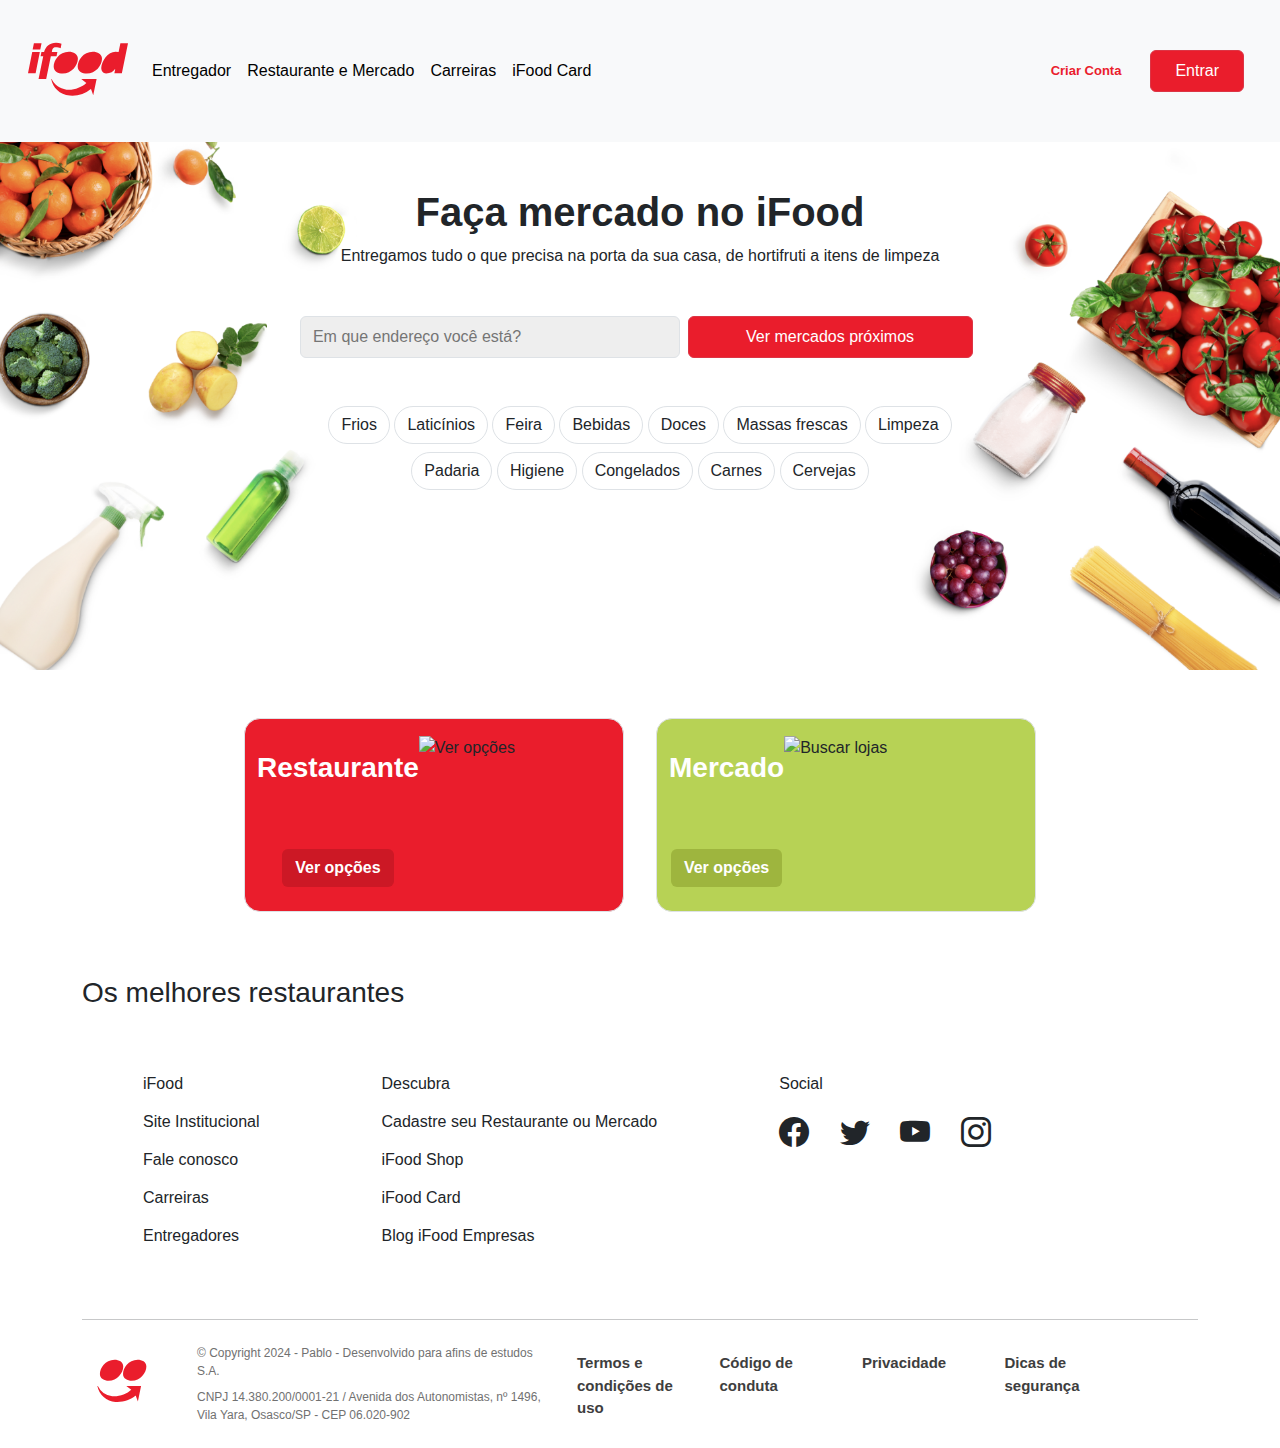
==== views/index.html @ 4c1f8abc "a" ====
<?php

?>

<!DOCTYPE html>
<html lang="en">

<head>
    <meta charset="UTF-8">
    <meta name="viewport" content="width=device-width, initial-scale=1.0">
    <title>Ifood</title>
    <link href="https://cdn.jsdelivr.net/npm/bootstrap@5.3.3/dist/css/bootstrap.min.css" rel="stylesheet" integrity="sha384-QWTKZyjpPEjISv5WaRU9OFeRpok6YctnYmDr5pNlyT2bRjXh0JMhjY6hW+ALEwIH" crossorigin="anonymous">
    <!-- Option 1: Include in HTML -->
    <link rel="stylesheet" href="https://cdn.jsdelivr.net/npm/bootstrap-icons@1.11.3/font/bootstrap-icons.min.css">

    <style>
        body {
            font-family: iFood RC Titulos, iFood RC Textos, helvetica, sans-serif;
        }

        :root {
            --vermelho: #ea1d2c;
            --vermelho_escuro: #cc1825;
            --verde: #b7d255;
            --verde_escuro: #9eb53e;
            --cinza_claro: #eee;
            --cinza_escuro: #717171;
            --cinza_mais_escuro: #3e3e3e;
        }

        .bgVermelho {
            background-color: var(--vermelho)
        }

        .textVermelho {
            color: var(--vermelho)
        }

        .section {
            /* background-image: url(../assets/img/cozinha.jpg); */
            background-size: cover;
            /* background-repeat: no-repeat; */
            margin-top: 140px;
            background-image: url(../assets/img/imgFundo.png);
            padding-bottom: 180px;
        }

        .imagem {
            width: 100%;
            /* margin-top: 50px; */
        }

        #card-res {
            background-color: var(--vermelho);
            transition: transform 0.3s ease-in-out;
            transform: scale(1);
        }

        #card-res:hover {
            transform: scale(1.05);
        }

        .btnRest {
            background-color: var(--vermelho_escuro);
        }

        #card-mer {
            background: var(--verde);
            transition: transform 0.3s ease-in-out;
            transform: scale(1);
        }

        #card-mer:hover {
            transform: scale(1.05);
        }

        .btnMer {
            background-color: var(--verde_escuro);
        }

        .icon {
            font-size: 30px;
        }

        .texto_footer {
            font-size: 12px;
            color: var(--cinza_escuro)
        }

        a {
            text-decoration: none;
            color: var(--cinza_mais_escuro);
            font-size: 15px;
        }
    </style>
</head>

<body>
    <header>
        <nav class="navbar navbar-expand-lg bg-body-tertiary p-3 fixed-top">
            <div class="container-fluid">
                <a class="navbar-brand" href="#"><svg viewBox="0 -0.35492335728912394 1004 566.9724898595939" xmlns="http://www.w3.org/2000/svg" width="100" height="100">
                        <g fill="#ea1d2c">
                            <path d="M0 304.6h76.41l42.46-211.2H42.45zM46.66 68.21h76.73L136 5.02H59.3zm59.47 295.82h76.42l46.69-228.18h57.31L295 93.4h-56.21l2.13-9.55c3.18-18 9.55-38.21 38.2-38.21 17 0 32.91 1.06 48.82 8.49l8.5-44.57A167.8 167.8 0 0 0 281.25 0c-61.56 0-104 36.09-119.93 93.4h-26.53l-8.49 42.45h26.53z" />
                            <path d="M348.11 308.85c90.21 0 152.83-81.73 152.83-148.59 0-49.88-45.64-71.11-90.21-71.11-98.73 0-152.83 88.14-152.83 148.59 0 49.88 46.7 71.11 90.21 71.11m242 0c90.21 0 152.83-81.73 152.83-148.59 0-49.88-46.7-71.11-91.28-71.11-98.7 0-152.82 88.09-152.82 148.59 0 49.88 47.76 71.11 91.27 71.11m277-4.25h75.35L1004 4.29h-76.41l-18.05 89.15-31.84-3.18c-74.29 0-142.21 95.51-142.21 163.44 0 27.59 18 55.19 48.82 55.19 43.51 0 74.29-21.23 87-42.46h4.24zM631.48 462.74a295 295 0 0 1-212.26 66.86c-100.83-6.37-173-83.85-185.73-165.57h4.24c23.35 51 79.6 98.71 148.59 106.13 70 8.49 153.89-23.34 199.52-66.86l-50.94-39.27h153.89l-34 163.45-22.29-63.68z" />
                        </g>
                    </svg></a>
                <button class="navbar-toggler" type="button" data-bs-toggle="collapse" data-bs-target="#navbarSupportedContent" aria-controls="navbarSupportedContent" aria-expanded="false" aria-label="Toggle navigation">
                    <span class="navbar-toggler-icon"></span>
                </button>
                <div class="collapse navbar-collapse" id="navbarSupportedContent">
                    <ul class="navbar-nav me-auto mb-2 mb-lg-0">
                        <li class="nav-item">
                            <a class="nav-link active" aria-current="page" href="#">Entregador</a>
                        </li>
                        <li class="nav-item">
                            <a class="nav-link active" href="#">Restaurante e Mercado</a>
                        </li>

                        <li class="nav-item">
                            <a class="nav-link active" href="#">Carreiras</a>
                        </li>

                        <li class="nav-item">
                            <a class="nav-link active" href="#">iFood Card</a>
                        </li>
                    </ul>
                    <form class="d-flex" role="search">
                        <button class="btn mx-2 btn-outline textVermelho fw-bold" style="font-size: 13px;">Criar Conta</button>
                        <button class="btn mx-2 btn-danger bgVermelho px-4 py-2" type="submit">Entrar</button>
                    </form>
                </div>
            </div>
        </nav>
    </header>

    <main>
        <section class="section">
            <div class="container">
                <div class="">
                    <h1 class="text-center pt-5 fw-bold">Faça mercado no iFood</h1>
                    <p class="text-center">Entregamos tudo o que precisa na porta da sua casa, de hortifruti a itens de limpeza</p>
                </div>
                <form action="">
                    <div class="d-flex justify-content-center mt-5 mb-2 row">
                        <input type="text" placeholder=" Em que endereço você está?" class="col-md-4 rounded border p-2" style="background-color: #eee; ">
                        <button class="btn btn-danger bgVermelho mx-2 px-4 py-2 col-md-3">Ver mercados próximos</button>
                    </div>
                </form>
                <div class="mt-5">
                    <div class="text-center">
                        <button class="btn bg-white border rounded-5">Frios</button>
                        <button class="btn bg-white border rounded-5">Laticínios</button>
                        <button class="btn bg-white border rounded-5">Feira</button>
                        <button class="btn bg-white border rounded-5">Bebidas</button>
                        <button class="btn bg-white border rounded-5">Doces</button>
                        <button class="btn bg-white border rounded-5">Massas frescas</button>
                        <button class="btn bg-white border rounded-5">Limpeza</button>
                    </div>
                    <div class="text-center mt-2">
                        <button class="btn bg-white border rounded-5">Padaria</button>
                        <button class="btn bg-white border rounded-5">Higiene</button>
                        <button class="btn bg-white border rounded-5">Congelados</button>
                        <button class="btn bg-white border rounded-5">Carnes</button>
                        <button class="btn bg-white border rounded-5">Cervejas</button>
                    </div>
                </div>
            </div>
        </section>

        <section class="container my-5">
            <div class="d-flex justify-content-center row">
                <div id="card-res" class="col-md-4 col border rounded-4 py-3 d-flex mx-3 mb-3">
                    <div class="flex-column text-center">
                        <div class=" d-md-block d-none">
                            <h3 class="my-3 text-white fw-bold">Restaurante</h3>
                            <button class="btnRest btn mt-5 mb-2 fw-bold text-white">Ver opções</button>
                        </div>
                        <div class="d-md-none d-block">
                            <h3 class="my-3 text-white fw-bold">Restaurante</h3>
                            <img class="imagem landing-v2-multi-categories-big-link__image landing-v2-multi-categories-big-link__image--restaurant" src="https://static.ifood-static.com.br/image/upload/f_auto/webapp/landingV2/restaurant.png" alt="Ver opções">
                            <button class="btnRest btn mt-5 fw-bold text-white">Ver opções</button>
                        </div>
                    </div>
                    <div class="d-md-block d-none">
                        <img class="imagem landing-v2-multi-categories-big-link__image landing-v2-multi-categories-big-link__image--restaurant" src="https://static.ifood-static.com.br/image/upload/f_auto/webapp/landingV2/restaurant.png" alt="Ver opções">
                    </div>
                </div>
                <div id="card-mer" class="col-md-4 col border py-3 rounded-4 d-flex mx-3 mb-3">
                    <div class="flex-column text-center">
                        <div class="d-md-block d-none">
                            <h3 class="my-3 text-white fw-bold">Mercado</h3>
                            <button class="btnMer btn fw-bold text-white mt-5 mb-2">Ver opções </button>
                        </div>
                        <div class="d-md-none d-block">
                            <h3 class="my-3 text-white fw-bold">Mercado</h3>
                            <img class="imagem landing-v2-multi-categories-big-link__image landing-v2-multi-categories-big-link__image--market" src="https://static.ifood-static.com.br/image/upload/f_auto/webapp/landingV2/market.png" alt="Buscar lojas">
                            <button class="btnMer btn fw-bold text-white mt-5">Ver opções</button>
                        </div>
                    </div>
                    <div class="d-md-block d-none" style="">
                        <img class="imagem landing-v2-multi-categories-big-link__image landing-v2-multi-categories-big-link__image--market" src="https://static.ifood-static.com.br/image/upload/f_auto/webapp/landingV2/market.png" alt="Buscar lojas">
                    </div>
                </div>
            </div>
        </section>

        <section class="container">
            <h3>Os melhores restaurantes</h3>
        </section>
    </main>

    <footer class="container">
        <div class="d-flex">
            <div class="p-5 d-flex flex-column text-start">
                <button class="btn text-start">iFood</button>
                <button class="btn text-start">Site Institucional</button>
                <button class="btn text-start">Fale conosco</button>
                <button class="btn text-start">Carreiras</button>
                <button class="btn text-start">Entregadores</button>
            </div>
            <div class="p-5 d-flex flex-column">
                <button class="btn text-start">Descubra</button>
                <button class="btn text-start">Cadastre seu Restaurante ou Mercado</button>
                <button class="btn text-start">iFood Shop</button>
                <button class="btn text-start">iFood Card</button>
                <button class="btn text-start">Blog iFood Empresas</button>
            </div>
            <div class="p-5 d-flex flex-column">
                <button class="btn text-start">Social</button>
                <div class="">
                    <button class="btn icon"><i class="bi bi-facebook"></i></button>
                    <button class="btn icon"><i class="bi bi-twitter"></i></i></button>
                    <button class="btn icon"><i class="bi bi-youtube"></i></button>
                    <button class="btn icon"><i class="bi bi-instagram"></i></button>
                </div>
            </div>
        </div>
        <hr>
        <div class="d-flex">
            <div class="row">
                <div class="col-1" style="margin-right: 20px;">
                    <a href="#"><img src="../assets/img/iconFod.png" alt=""></a>
                </div>
                <div class="col-4 mt-2">
                    <p class="texto_footer m-0 mb-2">© Copyright 2024 - Pablo - Desenvolvido para afins de estudos S.A.</p>
                    <p class="texto_footer m-0 mb-4">CNPJ 14.380.200/0001-21 / Avenida dos Autonomistas, nº 1496, Vila Yara, Osasco/SP - CEP 06.020-902</p>
                </div>
                <div class="d-flex col-6 mt-3 ">
                    <div class="row">
                        <a href="#" class="col-3 fw-bold">
                            <span>Termos e condições de uso</span>
                        </a>
                        <a href="#" class="col-3 fw-bold">
                            <span>Código de conduta</span>
                        </a>
                        <a href="#" class="col-3 fw-bold">
                            <span>Privacidade</span>
                        </a>
                        <a href="#" class="col-3 fw-bold">
                            <span>Dicas de segurança</span>
                        </a>
                    </div>
                </div>
            </div>
        </div>
    </footer>
</body>

</html>
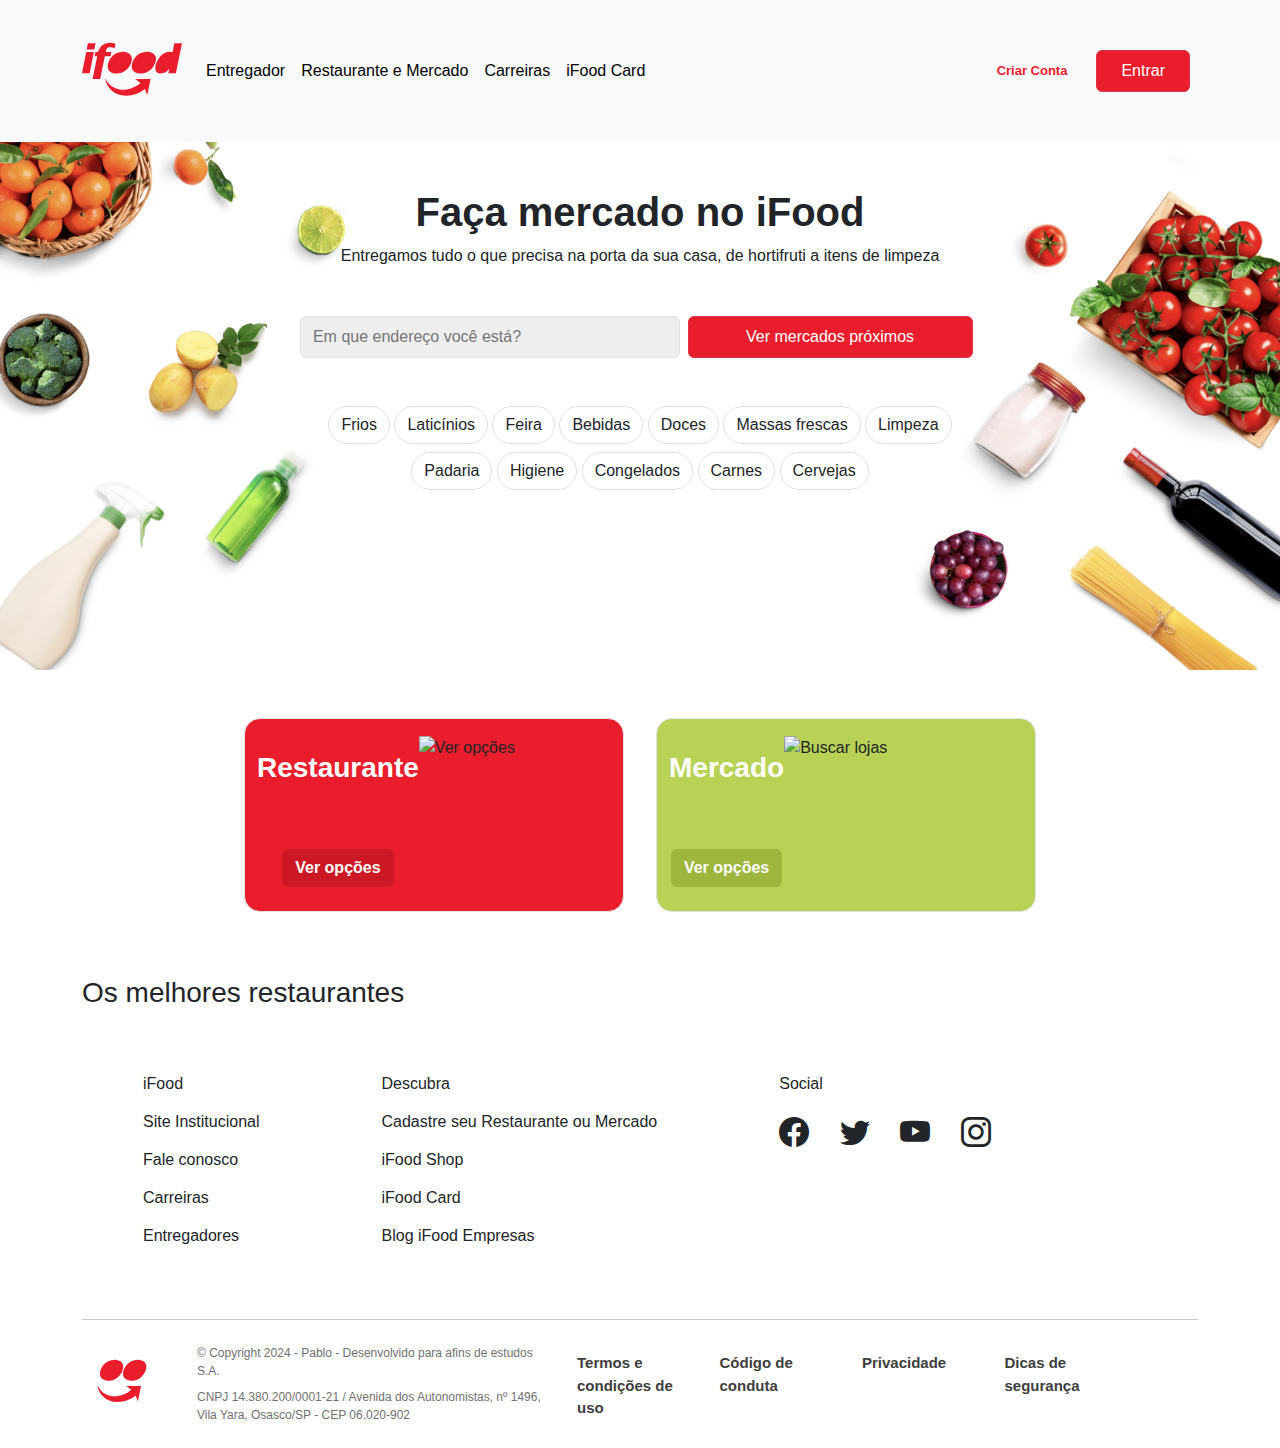
==== commit cc2f3b6a: "iniciando a página institucional" ====
--- a/views/index.html
+++ b/views/index.html
@@ -13,92 +13,13 @@
     <!-- Option 1: Include in HTML -->
     <link rel="stylesheet" href="https://cdn.jsdelivr.net/npm/bootstrap-icons@1.11.3/font/bootstrap-icons.min.css">
 
-    <style>
-        body {
-            font-family: iFood RC Titulos, iFood RC Textos, helvetica, sans-serif;
-        }
-
-        :root {
-            --vermelho: #ea1d2c;
-            --vermelho_escuro: #cc1825;
-            --verde: #b7d255;
-            --verde_escuro: #9eb53e;
-            --cinza_claro: #eee;
-            --cinza_escuro: #717171;
-            --cinza_mais_escuro: #3e3e3e;
-        }
-
-        .bgVermelho {
-            background-color: var(--vermelho)
-        }
-
-        .textVermelho {
-            color: var(--vermelho)
-        }
-
-        .section {
-            /* background-image: url(../assets/img/cozinha.jpg); */
-            background-size: cover;
-            /* background-repeat: no-repeat; */
-            margin-top: 140px;
-            background-image: url(../assets/img/imgFundo.png);
-            padding-bottom: 180px;
-        }
-
-        .imagem {
-            width: 100%;
-            /* margin-top: 50px; */
-        }
-
-        #card-res {
-            background-color: var(--vermelho);
-            transition: transform 0.3s ease-in-out;
-            transform: scale(1);
-        }
-
-        #card-res:hover {
-            transform: scale(1.05);
-        }
-
-        .btnRest {
-            background-color: var(--vermelho_escuro);
-        }
-
-        #card-mer {
-            background: var(--verde);
-            transition: transform 0.3s ease-in-out;
-            transform: scale(1);
-        }
-
-        #card-mer:hover {
-            transform: scale(1.05);
-        }
-
-        .btnMer {
-            background-color: var(--verde_escuro);
-        }
-
-        .icon {
-            font-size: 30px;
-        }
-
-        .texto_footer {
-            font-size: 12px;
-            color: var(--cinza_escuro)
-        }
-
-        a {
-            text-decoration: none;
-            color: var(--cinza_mais_escuro);
-            font-size: 15px;
-        }
-    </style>
+    <link rel="stylesheet" href="../assets/home/style_home.css">
 </head>
 
 <body>
-    <header>
+    <header class="">
         <nav class="navbar navbar-expand-lg bg-body-tertiary p-3 fixed-top">
-            <div class="container-fluid">
+            <div class="container">
                 <a class="navbar-brand" href="#"><svg viewBox="0 -0.35492335728912394 1004 566.9724898595939" xmlns="http://www.w3.org/2000/svg" width="100" height="100">
                         <g fill="#ea1d2c">
                             <path d="M0 304.6h76.41l42.46-211.2H42.45zM46.66 68.21h76.73L136 5.02H59.3zm59.47 295.82h76.42l46.69-228.18h57.31L295 93.4h-56.21l2.13-9.55c3.18-18 9.55-38.21 38.2-38.21 17 0 32.91 1.06 48.82 8.49l8.5-44.57A167.8 167.8 0 0 0 281.25 0c-61.56 0-104 36.09-119.93 93.4h-26.53l-8.49 42.45h26.53z" />
@@ -240,7 +161,7 @@
         <div class="d-flex">
             <div class="row">
                 <div class="col-1" style="margin-right: 20px;">
-                    <a href="#"><img src="../assets/img/iconFod.png" alt=""></a>
+                    <a href="#"><img src="../assets/home/img/iconFod.png" alt=""></a>
                 </div>
                 <div class="col-4 mt-2">
                     <p class="texto_footer m-0 mb-2">© Copyright 2024 - Pablo - Desenvolvido para afins de estudos S.A.</p>
--- a/assets/home/style_home.css
+++ b/assets/home/style_home.css
@@ -0,0 +1,78 @@
+body {
+    font-family: iFood RC Titulos, iFood RC Textos, helvetica, sans-serif;
+}
+
+:root {
+    --vermelho: #ea1d2c;
+    --vermelho_escuro: #cc1825;
+    --verde: #b7d255;
+    --verde_escuro: #9eb53e;
+    --cinza_claro: #eee;
+    --cinza_escuro: #717171;
+    --cinza_mais_escuro: #3e3e3e;
+}
+
+.bgVermelho {
+    background-color: var(--vermelho)
+}
+
+.textVermelho {
+    color: var(--vermelho)
+}
+
+.section {
+    /* background-image: url(../assets/img/cozinha.jpg); */
+    background-size: cover;
+    /* background-repeat: no-repeat; */
+    margin-top: 140px;
+    background-image: url(./img/imgFundo.png);
+    padding-bottom: 180px;
+}
+
+.imagem {
+    width: 100%;
+    /* margin-top: 50px; */
+}
+
+#card-res {
+    background-color: var(--vermelho);
+    transition: transform 0.3s ease-in-out;
+    transform: scale(1);
+}
+
+#card-res:hover {
+    transform: scale(1.05);
+}
+
+.btnRest {
+    background-color: var(--vermelho_escuro);
+}
+
+#card-mer {
+    background: var(--verde);
+    transition: transform 0.3s ease-in-out;
+    transform: scale(1);
+}
+
+#card-mer:hover {
+    transform: scale(1.05);
+}
+
+.btnMer {
+    background-color: var(--verde_escuro);
+}
+
+.icon {
+    font-size: 30px;
+}
+
+.texto_footer {
+    font-size: 12px;
+    color: var(--cinza_escuro)
+}
+
+a {
+    text-decoration: none;
+    color: var(--cinza_mais_escuro);
+    font-size: 15px;
+}